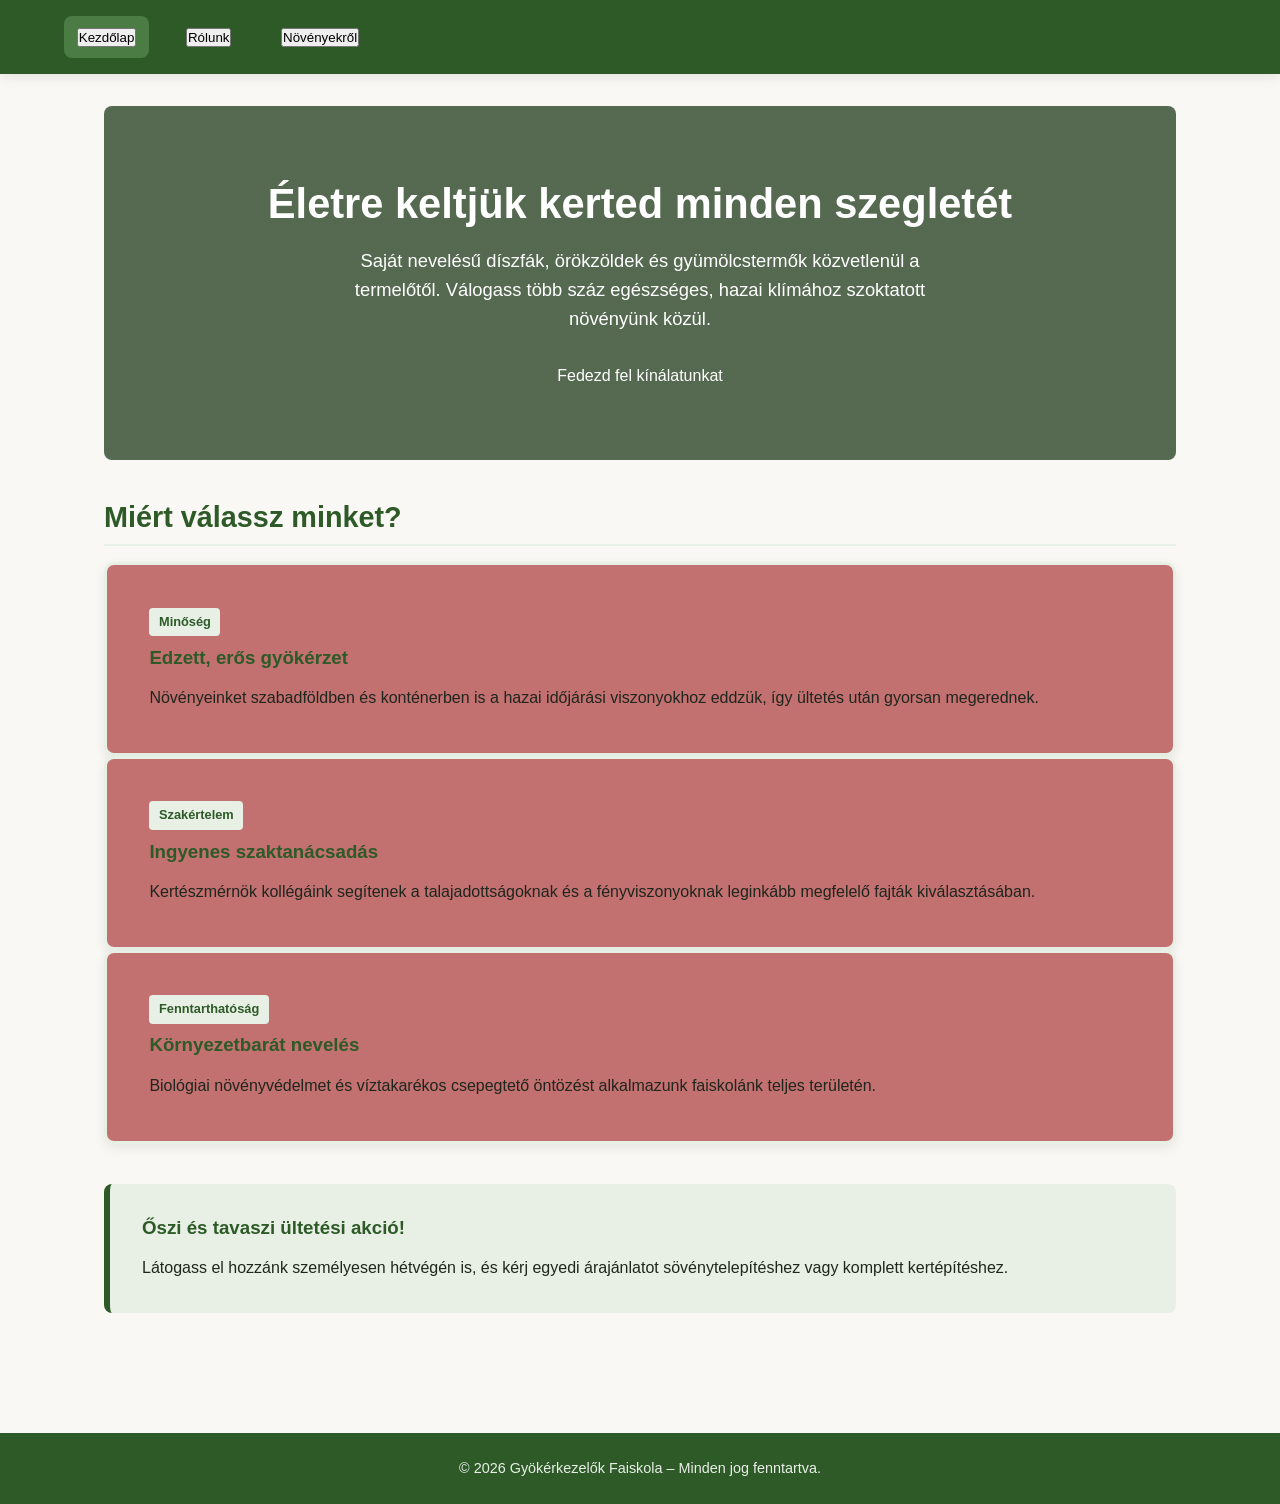
==== index.html @ 952e4341 "img" ====
<!DOCTYPE html>
<html lang="hu">
<head>
    <meta charset="UTF-8">
    <meta name="viewport" content="width=device-width, initial-scale=1.0">
    <link rel="stylesheet" href="css/styles.css">
    <title>Gyökérkezelők | Kezdőlap</title>
</head>
<body>
    <header>
<nav class="navbar" aria-label="Fő navigáció">
<!-- <img src="logo.png" class="logo" alt="logo"> -->
<ul class="nav-links">
        <a href="index.html" class="active"><button>Kezdőlap</button></a>
        <a href="rolunk.html"><button>Rólunk</button></a>
        <a href="novenyekrol.html"><button>Növényekről</button></a>
</ul>
</nav>
    </header>
<main>
    <section class="hero"> 
      <h1>Életre keltjük kerted minden szegletét</h1>
      <p>Saját nevelésű díszfák, örökzöldek és gyümölcstermők közvetlenül a termelőtől. Válogass több száz egészséges, hazai klímához szoktatott növényünk közül.</p>
      <a href="novenyek.html" class="btn">Fedezd fel kínálatunkat</a>
    </section>

    <section>
      <h2>Miért válassz minket?</h2>
      <div class="grid-container">
        <article class="card">
          <div class="card-content">
            <span class="card-tag">Minőség</span>
            <h3>Edzett, erős gyökérzet</h3>
            <p>Növényeinket szabadföldben és konténerben is a hazai időjárási viszonyokhoz eddzük, így ültetés után gyorsan megerednek.</p>
          </div>
        </article>

        <article class="card"> 
          <div class="card-content">
            <span class="card-tag">Szakértelem</span>
            <h3>Ingyenes szaktanácsadás</h3>
            <p>Kertészmérnök kollégáink segítenek a talajadottságoknak és a fényviszonyoknak leginkább megfelelő fajták kiválasztásában.</p>
          </div>
        </article>

        <article class="card">
          <div class="card-content">
            <span class="card-tag">Fenntarthatóság</span>
            <h3>Környezetbarát nevelés</h3>
            <p>Biológiai növényvédelmet és víztakarékos csepegtető öntözést alkalmazunk faiskolánk teljes területén.</p>
          </div>
        </article>
      </div>
    </section>

    <aside class="info-banner">
      <h3> Őszi és tavaszi ültetési akció!</h3>
      <p>Látogass el hozzánk személyesen hétvégén is, és kérj egyedi árajánlatot sövénytelepítéshez vagy komplett kertépítéshez.</p>
    </aside>
  </main>

  <footer>
    <p>&copy; 2026 Gyökérkezelők Faiskola – Minden jog fenntartva.</p>

    
</body>
</html>
---- css/styles.css ----
:root {
    --primary-green: #2d5a27;
    --secondary-green: #4a7c44;
    --light-green: #e8f0e6;
    --accent-brown: #8b5a2b;
    --cream-bg: #faf8f5;
    --text-dark: #1e261d;
    --text-light: #ffffff;
    --shadow: 0 4px 12px rgba(0, 0, 0, 0.08);
    --radius: 8px;
}

* {
    box-sizing: border-box;
    margin: 0;
    padding: 0;
}

body {
    font-family: ‘Segoe UI’, Roboto, Helvetica, Arial, sans-serif;
    background-color: var(--cream-bg);
    color: var(--text-dark);
    line-height: 1.6;
    display: flex;
    flex-direction: column;
    min-height: 100vh;
}

img {
    max-width: 110%;
    height: auto;
    display: block;
}

a {
    text-decoration: none;
    color: inherit;
    text-align: center;
    
}

/* === FEJLÉC ÉS NAVIGÁCIÓ === */
header {
    background-color: var(--primary-green);
    color: var(--text-light);
    padding: 1rem 5%;
    position: sticky;
    top: 0;
    z-index: 1000;
    box-shadow: var(--shadow);
}

.navbar {
    display: flex;
    justify-content: space-between;
    align-items: center;
    max-width: 1200px;
    margin: 0 auto;
}

.logo {
    font-size: 1.5rem;
    font-weight: 700;
    letter-spacing: 0.5px;
    display: flex;
    align-items: center;
    gap: 0.5rem;
}

.nav-links {
    list-style: none;
    display: flex;
    gap: 1.5rem;
}

.nav-links a {
    padding: 0.5rem 0.8rem;
    border-radius: var(--radius);
    font-weight: 500;
    transition: background-color 0.3s ease;
}

.nav-links a:hover,
.nav-links a.active {
    background-color: var(--secondary-green);
}

/* === FŐ TARTALMI TERÜLET === */
main {
    flex: 1;
    max-width: 1200px;
    width: 100%;
    margin: 0 auto;
    padding: 2rem 5%;
}

h1,
h2,
h3 {
    color: var(--primary-green);
    margin-bottom: 1rem;
    line-height: 1.25;
}

h1 {
    font-size: 2.2rem;
}

h2 {
    font-size: 1.8rem;
    border-bottom: 2px solid var(--light-green);
    padding-bottom: 0.5rem;
    margin-top: 2rem;
}

btn {
    display: inline-block;
    background-color: var(--accent-brown);
    color: var(--text-light);
    padding: 0.75rem 1.5rem;
    border-radius: var(--radius);
    font-weight: 600;
    border: none;
    cursor: pointer;
    transition: background-color 0.3s ease, transform 0.2s ease;
}

.btn:hover {
    background-color: #6f4620;
    transform: translateY(-2px);
}

/* === HERO SZEKCIÓ (FŐOLDAL) === */
.hero {
    background: linear-gradient(rgba(30, 58, 27, 0.75), rgba(30, 58, 27, 0.75)),
        url(‘https://unsplash.com’) center/cover no-repeat;
    color: var(--text-light);
    padding: 4.5rem 2rem;
    border-radius: var(--radius);
    text-align: center;
    margin-bottom: 2.5rem;
}

.hero h1 {
    color: var(--text-light);
    font-size: 2.6rem;
    margin-bottom: 1rem;
}

.hero p {
    font-size: 1.15rem;
    max-width: 650px;
    margin: 0 auto 1.8rem auto;
}

grid-container {
display: grid;
grid-template-columns: repeat(3, 1fr);
gap: 1.8rem;
margin-top: 1.5rem;
}

.card {
background-color: #c27070;
border-radius: var(--radius);
overflow: hidden;
box-shadow: var(--shadow);
border: 3px solid var(--light-green);
display: flex;
flex-direction: column;
border-radius: 10px;
padding: 20px;
}

.card img {
width: 25%;
height: 220px;
object-fit: cover;

}

.card-content {
padding: 1.4rem;
flex: 1;
display: flex;
flex-direction: column;
}

.card-tag {
display: inline-block;
background-color: var(--light-green);
color: var(--primary-green);
font-size: 0.8rem;
font-weight: 700;
padding: 0.25rem 0.6rem;
border-radius: 4px;
margin-bottom: 0.6rem;
align-self: flex-start;
}

.card-price {
margin-top: auto;
padding-top: 1rem;
font-weight: 700;
color: var(--accent-brown);
font-size: 1.1rem;
}

/* === KIEMELT INFORMÁCIÓS DOBOZ === */
.info-banner {
background-color: var(--light-green);
padding: 2rem;
border-radius: var(--radius);
border-left: 6px solid var(--primary-green);
margin: 2.5rem 0;
}

/* === KAPCSOLATI ŰRLAP (RÓLUNK OLDAL) === */
.contact-wrapper {
display: grid;
grid-template-columns: 1fr 1fr;
gap: 2.5rem;
margin-top: 1.5rem;
}

.contact-form {
background-color: #ffffff;
padding: 2rem;
border-radius: var(--radius);
box-shadow: var(--shadow);
}

.form-group {
margin-bottom: 1.2rem;
}

.form-group label {
display: block;
font-weight: 600;
margin-bottom: 0.4rem;
color: var(--primary-green);
}

.form-group input,
.form-group select,
.form-group textarea {
width: 100%;
padding: 0.7rem;
border: 1px solid #cbd5cb;
border-radius: 6px;
font-family: inherit;
font-size: 1rem;
}

.form-group input:focus,
.form-group select:focus,
.form-group textarea:focus {
outline: none;
border-color: var(--primary-green);
}

/* === LÁBLÉC === */
footer {
background-color: var(--primary-green);
color: var(--text-light);
text-align: center;
padding: 1.5rem 5%;
margin-top: 3rem;
}

footer p {
font-size: 0.9rem;
opacity: 0.9;
}


@media (max-width: 900px) {
.grid-container {
grid-template-columns: repeat(2, 1fr);
}
}

@media (max-width: 650px) {
.navbar {
flex-direction: column;
gap: 1rem;
}

.nav-links {
gap: 0.8rem;
}

.hero h1 {
font-size: 1.9rem;
}

.grid-container,
.contact-wrapper {
grid-template-columns: 1fr;
}
}
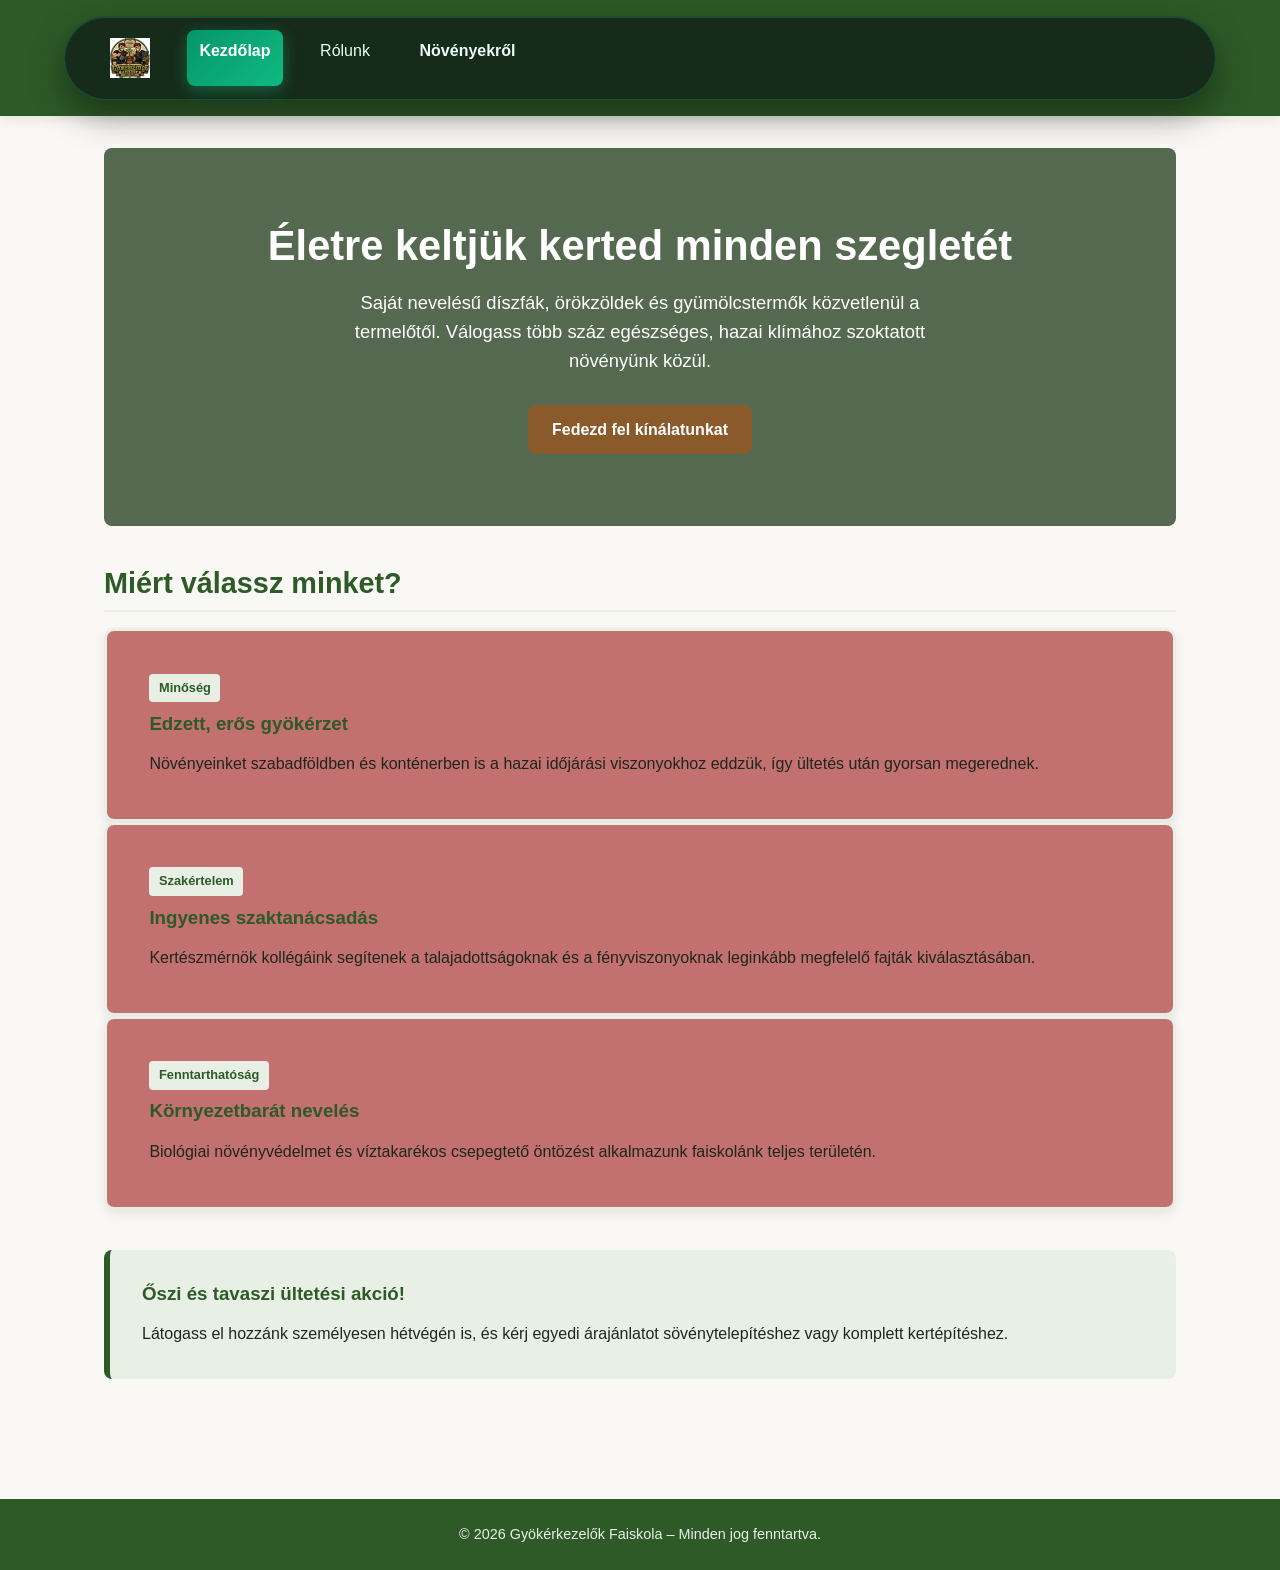
==== commit d33f417d: "css extrs" ====
--- a/index.html
+++ b/index.html
@@ -1,26 +1,33 @@
 <!DOCTYPE html>
 <html lang="hu">
+
 <head>
-    <meta charset="UTF-8">
-    <meta name="viewport" content="width=device-width, initial-scale=1.0">
-    <link rel="stylesheet" href="css/styles.css">
-    <title>Gyökérkezelők | Kezdőlap</title>
+  <meta charset="UTF-8">
+  <meta name="viewport" content="width=device-width, initial-scale=1.0">
+  <link rel="stylesheet" href="css/styles.css">
+  <title>Gyökérkezelők | Kezdőlap</title>
 </head>
+
 <body>
-    <header>
-<nav class="navbar" aria-label="Fő navigáció">
-<!-- <img src="logo.png" class="logo" alt="logo"> -->
-<ul class="nav-links">
-        <a href="index.html" class="active"><button>Kezdőlap</button></a>
-        <a href="rolunk.html"><button>Rólunk</button></a>
-        <a href="novenyekrol.html"><button>Növényekről</button></a>
-</ul>
-</nav>
-    </header>
-<main>
-    <section class="hero"> 
+  <header>
+    <nav class="navbar" aria-label="Fő navigáció">
+      <ul class="nav-links">
+        <a href="index.html" class="logo">
+          <img src="logo.png" alt="logo">
+        </a>
+        <a href="index.html" class="active"><strong>Kezdőlap</strong></a>
+        <a href="rolunk.html">
+          <bustrongtton>Rólunk</strong>
+        </a>
+        <a href="novenyekrol.html"><strong>Növényekről</strong></a>
+      </ul>
+    </nav>
+  </header>
+  <main>
+    <section class="hero">
       <h1>Életre keltjük kerted minden szegletét</h1>
-      <p>Saját nevelésű díszfák, örökzöldek és gyümölcstermők közvetlenül a termelőtől. Válogass több száz egészséges, hazai klímához szoktatott növényünk közül.</p>
+      <p>Saját nevelésű díszfák, örökzöldek és gyümölcstermők közvetlenül a termelőtől. Válogass több száz egészséges,
+        hazai klímához szoktatott növényünk közül.</p>
       <a href="novenyek.html" class="btn">Fedezd fel kínálatunkat</a>
     </section>
 
@@ -31,15 +38,17 @@
           <div class="card-content">
             <span class="card-tag">Minőség</span>
             <h3>Edzett, erős gyökérzet</h3>
-            <p>Növényeinket szabadföldben és konténerben is a hazai időjárási viszonyokhoz eddzük, így ültetés után gyorsan megerednek.</p>
+            <p>Növényeinket szabadföldben és konténerben is a hazai időjárási viszonyokhoz eddzük, így ültetés után
+              gyorsan megerednek.</p>
           </div>
         </article>
 
-        <article class="card"> 
+        <article class="card">
           <div class="card-content">
             <span class="card-tag">Szakértelem</span>
             <h3>Ingyenes szaktanácsadás</h3>
-            <p>Kertészmérnök kollégáink segítenek a talajadottságoknak és a fényviszonyoknak leginkább megfelelő fajták kiválasztásában.</p>
+            <p>Kertészmérnök kollégáink segítenek a talajadottságoknak és a fényviszonyoknak leginkább megfelelő fajták
+              kiválasztásában.</p>
           </div>
         </article>
 
@@ -55,13 +64,15 @@
 
     <aside class="info-banner">
       <h3> Őszi és tavaszi ültetési akció!</h3>
-      <p>Látogass el hozzánk személyesen hétvégén is, és kérj egyedi árajánlatot sövénytelepítéshez vagy komplett kertépítéshez.</p>
+      <p>Látogass el hozzánk személyesen hétvégén is, és kérj egyedi árajánlatot sövénytelepítéshez vagy komplett
+        kertépítéshez.</p>
     </aside>
   </main>
 
   <footer>
     <p>&copy; 2026 Gyökérkezelők Faiskola – Minden jog fenntartva.</p>
 
-    
+
 </body>
+
 </html>
--- a/css/styles.css
+++ b/css/styles.css
@@ -56,6 +56,17 @@
     align-items: center;
     max-width: 1200px;
     margin: 0 auto;
+    padding: 0.8rem 2rem;
+    background: rgba(15, 28, 22, 0.75);
+    backdrop-filter: blur(16px);
+    -webkit-backdrop-filter: blur(16px);
+    border: 1px solid rgba(16, 185, 129, 0.25);
+    border-radius: 100px;
+    box-shadow: 0 15px 35px rgba(0, 0, 0, 0.4), inset 0 1px 0 rgba(255, 255, 255, 0.1);
+    position: sticky;
+    top: 20px;
+    z-index: 1000;
+    transition: all 0.4s cubic-bezier(0.16, 1, 0.3, 1);
 }
 
 .logo {
@@ -65,6 +76,11 @@
     display: flex;
     align-items: center;
     gap: 0.5rem;
+    text-decoration: none;
+    background: linear-gradient(135deg, #ffffff 0%, #34d399 100%);
+    -webkit-background-clip: text;
+    -webkit-text-fill-color: transparent;
+    transition: transform 0.3s ease;
 }
 
 .nav-links {
@@ -78,11 +94,25 @@
     border-radius: var(--radius);
     font-weight: 500;
     transition: background-color 0.3s ease;
-}
-
-.nav-links a:hover,
+    position: relative;
+    display: inline-block;
+    color: #ecfdf5;
+    text-decoration: none;
+    overflow: hidden;
+    transition: all 0.3s cubic-bezier(0.25, 0.8, 0.25, 1);
+}
+
+.nav-links a:hover {
+    background-color: var(--secondary-green);
+    color: #ffffff;
+    transform: translateY(-2px);
+    box-shadow: 0 5px 15px rgba(16, 185, 129, 0.25);
+}
 .nav-links a.active {
     background-color: var(--secondary-green);
+    background: linear-gradient(135deg, #059669, #10b981);
+    color: #ffffff;
+    box-shadow: 0 4px 15px rgba(16, 185, 129, 0.4);
 }
 
 /* === FŐ TARTALMI TERÜLET === */
@@ -113,7 +143,7 @@
     margin-top: 2rem;
 }
 
-btn {
+.btn {
     display: inline-block;
     background-color: var(--accent-brown);
     color: var(--text-light);
@@ -299,3 +329,36 @@
 grid-template-columns: 1fr;
 }
 }
+.navbar:hover {
+    border-color: rgba(16, 185, 129, 0.5);
+    box-shadow: 0 20px 40px rgba(0, 0, 0, 0.5), 0 0 25px rgba(16, 185, 129, 0.15);
+}
+
+.logo:hover {
+    transform: scale(1.04);
+}
+
+.nav-links a::before {
+    content: "";
+    position: absolute;
+    top: 0;
+    left: -100%;
+    width: 100%;
+    height: 100%;
+    background: linear-gradient(120deg, transparent, rgba(52, 211, 153, 0.4), transparent);
+    transition: all 0.6s ease;
+}
+
+.nav-links a:hover::before {
+    left: 100%;
+}
+.logo img {
+    height: 40px;
+    width: auto;
+    display: block;
+    transition: transform 0.3s ease, filter 0.3s ease;
+}
+
+.logo:hover img {
+    filter: drop-shadow(0 0 8px rgba(52, 211, 153, 0.6));
+}
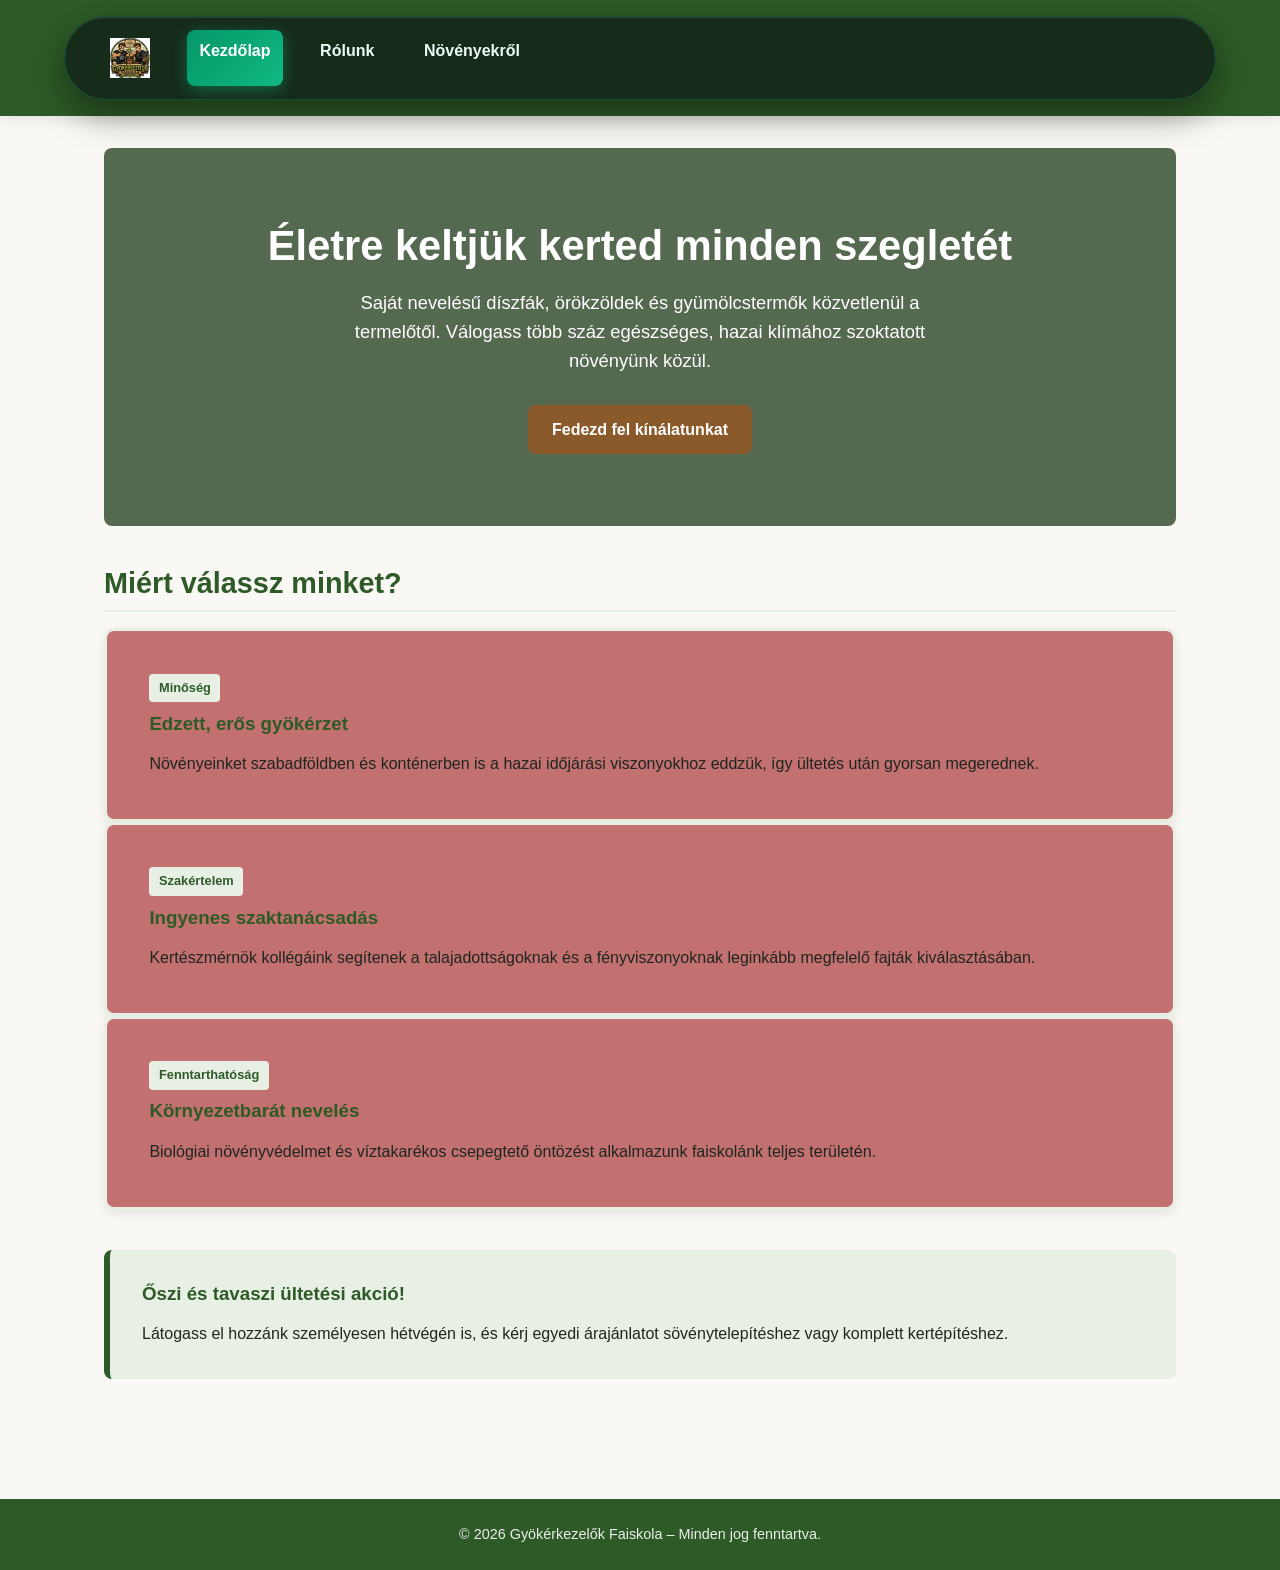
==== commit 878ca4fd: "gomb" ====
--- a/index.html
+++ b/index.html
@@ -17,9 +17,9 @@
         </a>
         <a href="index.html" class="active"><strong>Kezdőlap</strong></a>
         <a href="rolunk.html">
-          <bustrongtton>Rólunk</strong>
+          <strong>Rólunk</strong>
         </a>
-        <a href="novenyekrol.html"><strong>Növényekről</strong></a>
+        <a href="novenyekrol.html" ><strong>Növényekről</strong></a>
       </ul>
     </nav>
   </header>
@@ -28,7 +28,7 @@
       <h1>Életre keltjük kerted minden szegletét</h1>
       <p>Saját nevelésű díszfák, örökzöldek és gyümölcstermők közvetlenül a termelőtől. Válogass több száz egészséges,
         hazai klímához szoktatott növényünk közül.</p>
-      <a href="novenyek.html" class="btn">Fedezd fel kínálatunkat</a>
+      <a href="novenyekrol.html" class="btn">Fedezd fel kínálatunkat</a>
     </section>
 
     <section>
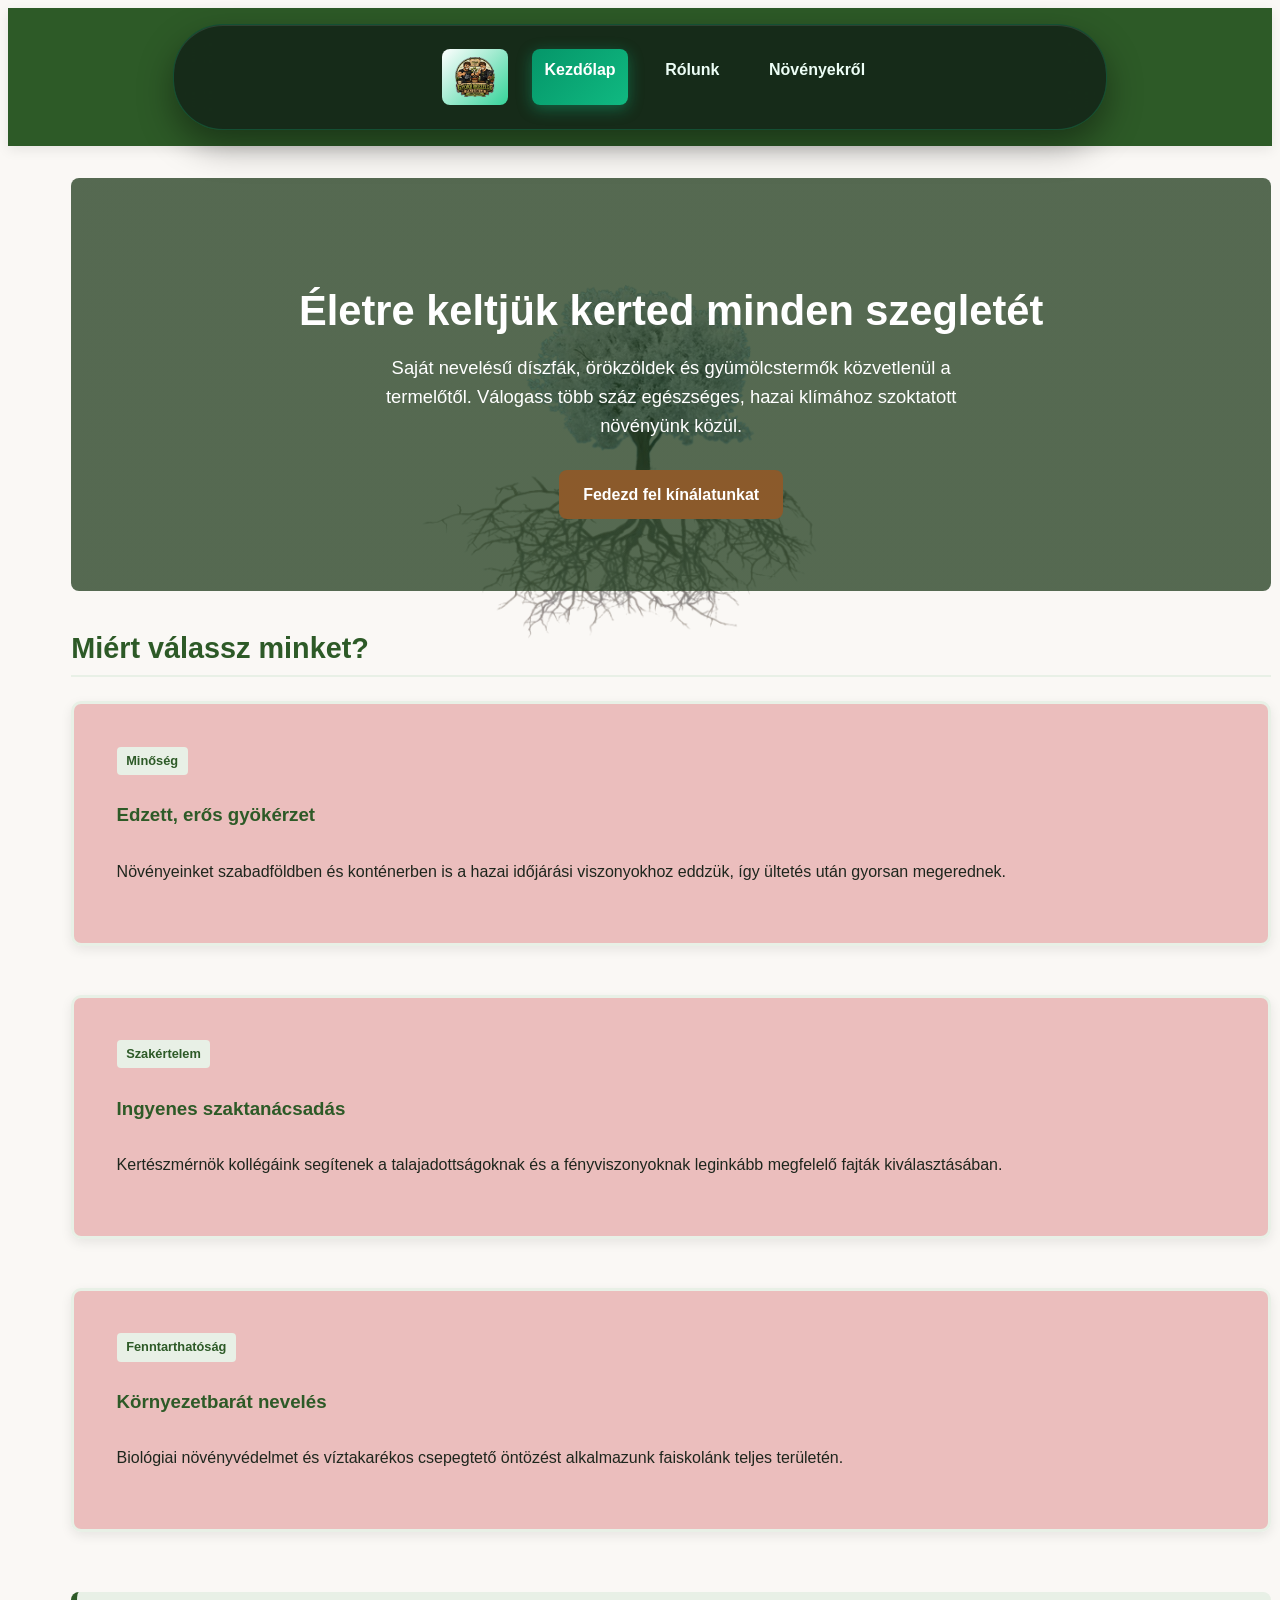
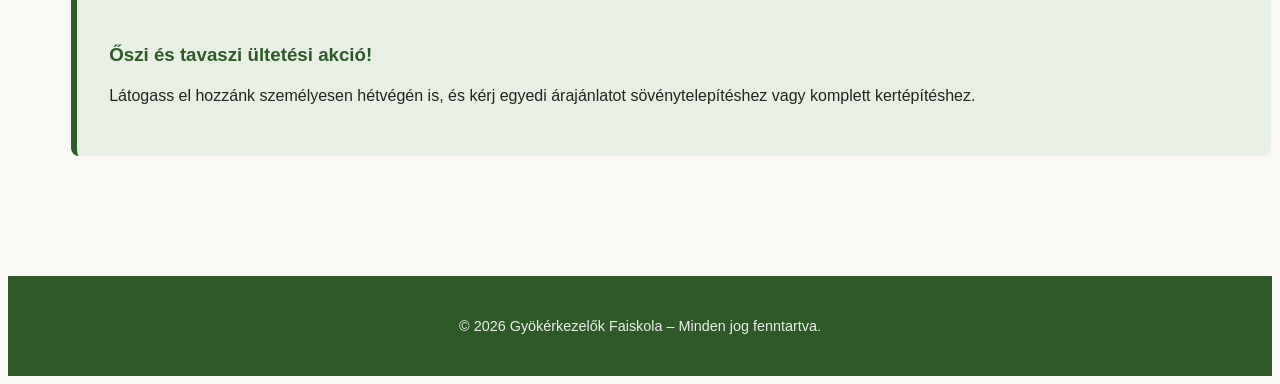
==== commit 1ebc4505: "kartyak" ====
--- a/index.html
+++ b/index.html
@@ -70,6 +70,73 @@
   </main>
 
   <footer>
+   
+<!-- Bal oldali kertész kártya -->
+<div class="kertesz-kartya-kontener bal-szel" onclick="this.classList.toggle('megforditva')">
+  <div class="kertesz-kartya-belso">
+    <div class="kertesz-kartya-elolap">
+      <img src="buly.png" alt="Bulyáki Bence kertész">
+      <span class="kattints-jelveny">Kattints a profilhoz ↻</span>
+    </div>
+    <div class="kertesz-kartya-hatlap">
+      <h3>Bulyáki Bence</h3>
+      <p class="titulus">Okleveles kertészmérnök</p>
+      <p class="leiras">15 év tapasztalat díszfák és gyümölcstermők nevelésében. A legkeményebb talaj sem akadály.</p>
+
+      <!-- Statisztikák a kártya alján -->
+      <div class="kertesz-statok">
+        <div class="stat-sor">
+          <div class="stat-fejlec"><span>Strength (Ásás)</span><span>10 / 10</span></div>
+          <div class="stat-csik"><div class="stat-toltes" style="width: 100%;"></div></div>
+        </div>
+        <div class="stat-sor">
+          <div class="stat-fejlec"><span>Metszés</span><span>9 / 10</span></div>
+          <div class="stat-csik"><div class="stat-toltes" style="width: 90%;"></div></div>
+        </div>
+        <div class="stat-sor">
+          <div class="stat-fejlec"><span>Növényismeret</span><span>8 / 10</span></div>
+          <div class="stat-csik"><div class="stat-toltes" style="width: 80%;"></div></div>
+        </div>
+      </div>
+
+      <span class="vissza-jelveny">Vissza a képre ↺</span>
+    </div>
+  </div>
+</div>
+
+<!-- Jobb oldali kertész kártya -->
+<div class="kertesz-kartya-kontener jobb-szel" onclick="this.classList.toggle('megforditva')">
+  <div class="kertesz-kartya-belso">
+    <div class="kertesz-kartya-elolap">
+      <img src="nimics.png" alt="Guláys Nimnród kertész">
+      <span class="kattints-jelveny">Kattints a profilhoz ↻</span>
+    </div>
+    <div class="kertesz-kartya-hatlap">
+      <h3>NaGulyás Nimr</h3>
+      <p class="titulus">Dísznövény szakértő</p>
+      <p class="leiras">Örökzöldek és évelő kertek tervezésével foglalkozom. Minden elültetett magja életre kel.</p>
+
+      <!-- Statisztikák a kártya alján -->
+      <div class="kertesz-statok">
+        <div class="stat-sor">
+          <div class="stat-fejlec"><span>Strength (Ásás)</span><span>7 / 10</span></div>
+          <div class="stat-csik"><div class="stat-toltes" style="width: 70%;"></div></div>
+        </div>
+        <div class="stat-sor">
+          <div class="stat-fejlec"><span>Zöldujj</span><span>10 / 10</span></div>
+          <div class="stat-csik"><div class="stat-toltes" style="width: 100%;"></div></div>
+        </div>
+        <div class="stat-sor">
+          <div class="stat-fejlec"><span>Kerttervezés</span><span>9 / 10</span></div>
+          <div class="stat-csik"><div class="stat-toltes" style="width: 90%;"></div></div>
+        </div>
+      </div>
+
+      <span class="vissza-jelveny">Vissza a képre ↺</span>
+    </div>
+  </div>
+</div>
+
     <p>&copy; 2026 Gyökérkezelők Faiskola – Minden jog fenntartva.</p>
 
 
--- a/css/styles.css
+++ b/css/styles.css
@@ -10,13 +10,16 @@
     --radius: 8px;
 }
 
-* {
-    box-sizing: border-box;
-    margin: 0;
-    padding: 0;
-}
-
+
+
+ 
 body {
+    background-image: url('../kepek/fejlec-removebg-preview.png');
+    background-repeat: no-repeat;
+    background-position: center center;
+    background-size: 30%;
+    background-attachment: fixed;
+    background-size: 500px;
     font-family: ‘Segoe UI’, Roboto, Helvetica, Arial, sans-serif;
     background-color: var(--cream-bg);
     color: var(--text-dark);
@@ -52,16 +55,17 @@
 
 .navbar {
     display: flex;
-    justify-content: space-between;
+    justify-content: center;
     align-items: center;
-    max-width: 1200px;
+    max-width: 900px;
+    gap: 1.5rem;
     margin: 0 auto;
-    padding: 0.8rem 2rem;
+    padding: 0.5rem 1rem;
     background: rgba(15, 28, 22, 0.75);
     backdrop-filter: blur(16px);
     -webkit-backdrop-filter: blur(16px);
     border: 1px solid rgba(16, 185, 129, 0.25);
-    border-radius: 100px;
+    border-radius: 50px;
     box-shadow: 0 15px 35px rgba(0, 0, 0, 0.4), inset 0 1px 0 rgba(255, 255, 255, 0.1);
     position: sticky;
     top: 20px;
@@ -70,6 +74,7 @@
 }
 
 .logo {
+    justify-content: left;
     font-size: 1.5rem;
     font-weight: 700;
     letter-spacing: 0.5px;
@@ -78,7 +83,6 @@
     gap: 0.5rem;
     text-decoration: none;
     background: linear-gradient(135deg, #ffffff 0%, #34d399 100%);
-    -webkit-background-clip: text;
     -webkit-text-fill-color: transparent;
     transition: transform 0.3s ease;
 }
@@ -127,6 +131,7 @@
 h1,
 h2,
 h3 {
+    font-weight: bold;
     color: var(--primary-green);
     margin-bottom: 1rem;
     line-height: 1.25;
@@ -183,31 +188,49 @@
     margin: 0 auto 1.8rem auto;
 }
 
-grid-container {
+.grid-container {
 display: grid;
-grid-template-columns: repeat(3, 1fr);
+grid-template-columns: repeat(1, 2fr);
 gap: 1.8rem;
 margin-top: 1.5rem;
 }
 
+
+
 .card {
-background-color: #c27070;
-border-radius: var(--radius);
+display: flex; 
+align-items: center;
+gap: 30px; 
+margin-bottom: 20px;
+background-color: rgba(224, 144, 144, 0.548);
+border-radius: 10px;
 overflow: hidden;
 box-shadow: var(--shadow);
 border: 3px solid var(--light-green);
 display: flex;
-flex-direction: column;
 border-radius: 10px;
 padding: 20px;
 }
 
+.kartya:nth-child(even) {
+  flex-direction: row-reverse;
+}
+
 .card img {
-width: 25%;
-height: 220px;
+width: 350px;
+height: 350px;
 object-fit: cover;
-
-}
+border-radius: 5px;
+flex-shrink: 0;    
+}
+.card.forditott, .card.forditott h3 {
+  flex-direction: row-reverse;
+
+}
+.card.forditott p{
+    text-align: left;
+}
+
 
 .card-content {
 padding: 1.4rem;
@@ -235,6 +258,18 @@
 color: var(--accent-brown);
 font-size: 1.1rem;
 }
+@media (max-width: 768px) {
+  .kartya, 
+  .kartya:nth-child(even) {
+    flex-direction: column;
+    text-align: center;
+  }
+
+  .kartya img {
+    width: 100%;
+    height: auto;
+  }
+}
 
 /* === KIEMELT INFORMÁCIÓS DOBOZ === */
 .info-banner {
@@ -254,7 +289,7 @@
 }
 
 .contact-form {
-background-color: #ffffff;
+background-color: #ffffffaf;
 padding: 2rem;
 border-radius: var(--radius);
 box-shadow: var(--shadow);
@@ -361,4 +396,129 @@
 
 .logo:hover img {
     filter: drop-shadow(0 0 8px rgba(52, 211, 153, 0.6));
-}+}
+/* Kártyák rögzítése a képernyő két szélén */
+.kertesz-kartya-kontener {
+  position: fixed;
+  top: 50%;
+  transform: translateY(-50%);
+  width: 210px;
+  height: 420px;
+  perspective: 1000px; /* 3D hatáshoz szükséges */
+  cursor: pointer;
+  z-index: 999;
+  font-family: sans-serif;
+}
+
+.bal-szel {
+  left: 20px;
+}
+
+.jobb-szel {
+  right: 20px;
+}
+
+/* A forgó belső rész */
+.kertesz-kartya-belso {
+  position: relative;
+  width: 100%;
+  height: 100%;
+  text-align: center;
+  transition: transform 0.6s cubic-bezier(0.4, 0.2, 0.2, 1);
+  transform-style: preserve-3d;
+  box-shadow: 0 8px 20px rgba(0, 0, 0, 0.15);
+  border-radius: 12px;
+}
+
+/* Kattintáskor megfordul */
+.kertesz-kartya-kontener.megforditva .kertesz-kartya-belso {
+  transform: rotateY(180deg);
+}
+
+/* Előlap és hátlap közös stílusa */
+.kertesz-kartya-elolap,
+.kertesz-kartya-hatlap {
+  position: absolute;
+  width: 100%;
+  height: 100%;
+  -webkit-backface-visibility: hidden;
+  backface-visibility: hidden;
+  border-radius: 12px;
+  overflow: hidden;
+  box-sizing: border-box;
+}
+
+/* Előlap: kép + kis felirat */
+.kertesz-kartya-elolap {
+  background-color: #46573b; /* Az oldalad zöld színe */
+}
+
+.kertesz-kartya-elolap img {
+  width: 100%;
+  height: 100%;
+  object-fit: cover;
+  display: block;
+}
+
+.kattints-jelveny {
+  position: absolute;
+  bottom: 10px;
+  left: 50%;
+  transform: translateX(-50%);
+  background-color: #7c4d25; /* A gombod barna színe */
+  color: #ffffff;
+  font-size: 12px;
+  padding: 5px 12px;
+  border-radius: 20px;
+  white-space: nowrap;
+  box-shadow: 0 2px 6px rgba(0,0,0,0.3);
+}
+
+/* Hátlap: profiladatok */
+.kertesz-kartya-hatlap {
+  background-color: #46573b; /* Az oldalad zöld színe */
+  color: #ffffff;
+  transform: rotateY(180deg);
+  padding: 20px 15px;
+  display: flex;
+  flex-direction: column;
+  justify-content: center;
+  align-items: center;
+  border: 2px solid #7c4d25;
+}
+
+.kertesz-kartya-hatlap h3 {
+  margin: 0 0 5px 0;
+  font-size: 18px;
+  color: #ffffff;
+}
+
+.kertesz-kartya-hatlap .titulus {
+  margin: 0 0 12px 0;
+  font-size: 12px;
+  font-weight: bold;
+  color: #e8c7b8; /* A kártyáid világos pasztell árnyalata */
+  text-transform: uppercase;
+  letter-spacing: 0.5px;
+}
+
+.kertesz-kartya-hatlap .leiras {
+  margin: 0;
+  font-size: 13px;
+  line-height: 1.45;
+  color: #f3f3ee;
+}
+
+.vissza-jelveny {
+  margin-top: auto;
+  font-size: 11px;
+  color: #e8c7b8;
+  opacity: 0.85;
+}
+
+/* Kisebb kijelzőkön (pl. laptop/mobil) elrejtjük, hogy ne takarja ki a szöveget */
+@media (max-width: 1280px) {
+  .kertesz-kartya-kontener {
+    display: none;
+  }
+}
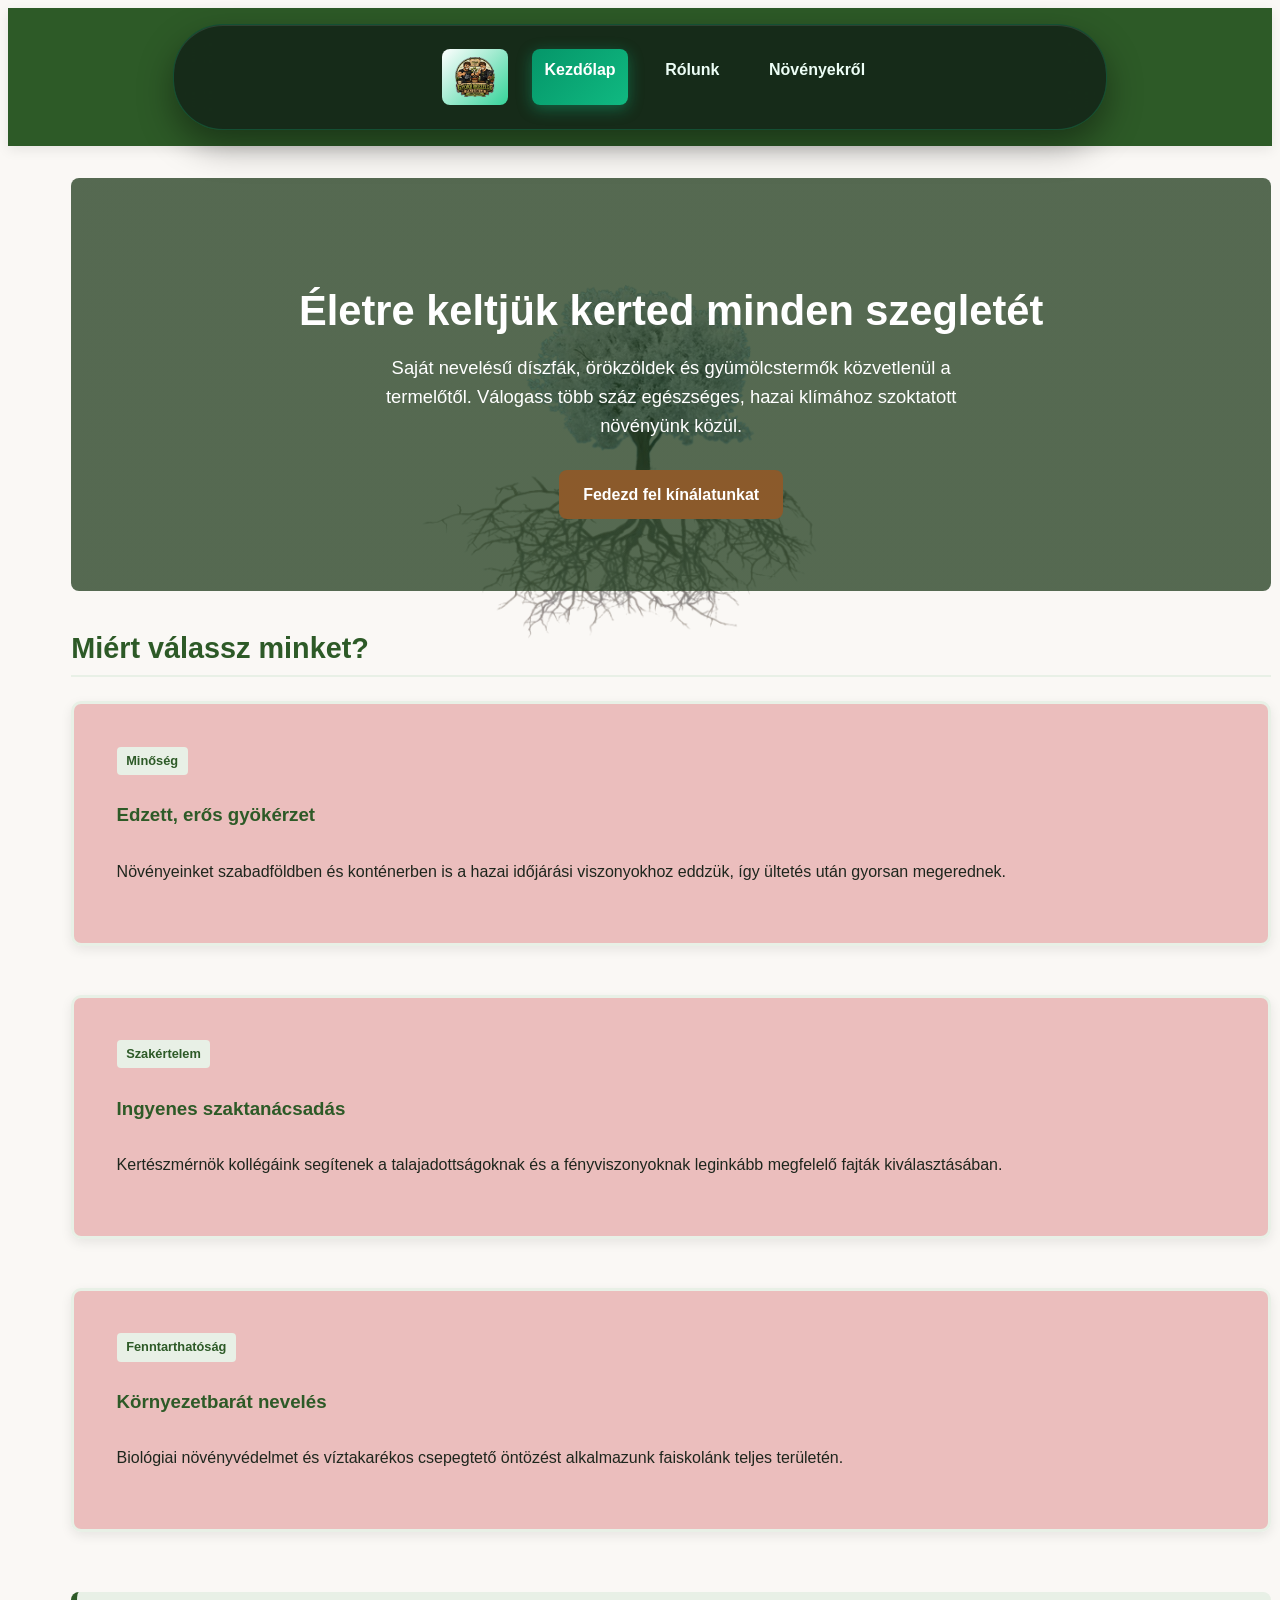
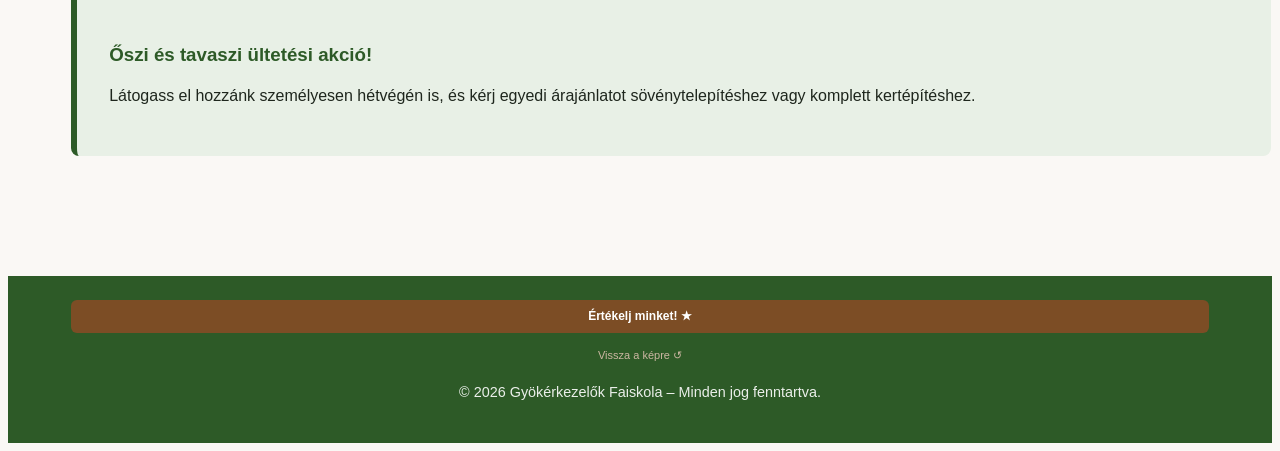
==== commit 5cd39a25: "pluszoldal" ====
--- a/index.html
+++ b/index.html
@@ -103,6 +103,10 @@
     </div>
   </div>
 </div>
+   <a href="ertekeles.html" class="ertekeles-link" onclick="event.stopPropagation()">Értékelj minket! ★</a>
+      <span class="vissza-jelveny">Vissza a képre ↺</span>
+    </div>
+  </div>
 
 <!-- Jobb oldali kertész kártya -->
 <div class="kertesz-kartya-kontener jobb-szel" onclick="this.classList.toggle('megforditva')">
--- a/css/styles.css
+++ b/css/styles.css
@@ -402,9 +402,9 @@
   position: fixed;
   top: 50%;
   transform: translateY(-50%);
-  width: 210px;
-  height: 420px;
-  perspective: 1000px; /* 3D hatáshoz szükséges */
+  width: 225px;
+  height: 440px;
+  perspective: 1000px;
   cursor: pointer;
   z-index: 999;
   font-family: sans-serif;
@@ -448,9 +448,9 @@
   box-sizing: border-box;
 }
 
-/* Előlap: kép + kis felirat */
+/* Előlap */
 .kertesz-kartya-elolap {
-  background-color: #46573b; /* Az oldalad zöld színe */
+  background-color: #46573b;
 }
 
 .kertesz-kartya-elolap img {
@@ -462,42 +462,41 @@
 
 .kattints-jelveny {
   position: absolute;
-  bottom: 10px;
+  bottom: 14px;
   left: 50%;
   transform: translateX(-50%);
-  background-color: #7c4d25; /* A gombod barna színe */
+  background-color: #7c4d25;
   color: #ffffff;
   font-size: 12px;
-  padding: 5px 12px;
+  padding: 6px 14px;
   border-radius: 20px;
   white-space: nowrap;
-  box-shadow: 0 2px 6px rgba(0,0,0,0.3);
-}
-
-/* Hátlap: profiladatok */
+  box-shadow: 0 2px 6px rgba(0, 0, 0, 0.3);
+}
+
+/* Hátlap */
 .kertesz-kartya-hatlap {
-  background-color: #46573b; /* Az oldalad zöld színe */
+  background-color: #46573b;
   color: #ffffff;
   transform: rotateY(180deg);
-  padding: 20px 15px;
+  padding: 22px 16px 16px 16px;
   display: flex;
   flex-direction: column;
-  justify-content: center;
   align-items: center;
   border: 2px solid #7c4d25;
 }
 
 .kertesz-kartya-hatlap h3 {
-  margin: 0 0 5px 0;
-  font-size: 18px;
+  margin: 0 0 4px 0;
+  font-size: 19px;
   color: #ffffff;
 }
 
 .kertesz-kartya-hatlap .titulus {
   margin: 0 0 12px 0;
-  font-size: 12px;
+  font-size: 11px;
   font-weight: bold;
-  color: #e8c7b8; /* A kártyáid világos pasztell árnyalata */
+  color: #e8c7b8;
   text-transform: uppercase;
   letter-spacing: 0.5px;
 }
@@ -509,16 +508,156 @@
   color: #f3f3ee;
 }
 
+/* Statisztikák blokk a kártya alján */
+.kertesz-statok {
+  width: 100%;
+  margin-top: auto; /* Ez tolja le a kártya aljára */
+  margin-bottom: 12px;
+  padding-top: 12px;
+  border-top: 1px solid rgba(232, 199, 184, 0.25);
+  display: flex;
+  flex-direction: column;
+  gap: 8px;
+}
+
+.stat-sor {
+  width: 100%;
+  text-align: left;
+}
+
+.stat-fejlec {
+  display: flex;
+  justify-content: space-between;
+  font-size: 11px;
+  font-weight: bold;
+  color: #e8c7b8;
+  margin-bottom: 3px;
+  text-transform: uppercase;
+  letter-spacing: 0.4px;
+}
+
+.stat-csik {
+  width: 100%;
+  height: 7px;
+  background-color: rgba(0, 0, 0, 0.3);
+  border-radius: 4px;
+  overflow: hidden;
+}
+
+.stat-toltes {
+  height: 100%;
+  background-color: #d99b66; /* Meleg aranybarna kiemelés */
+  border-radius: 4px;
+}
+
 .vissza-jelveny {
-  margin-top: auto;
   font-size: 11px;
   color: #e8c7b8;
   opacity: 0.85;
 }
 
-/* Kisebb kijelzőkön (pl. laptop/mobil) elrejtjük, hogy ne takarja ki a szöveget */
+/* Kisebb kijelzőkön elrejtjük */
 @media (max-width: 1280px) {
   .kertesz-kartya-kontener {
     display: none;
   }
 }
+/* Értékelj minket link a kártya hátlapján */
+.ertekeles-link {
+  display: inline-block;
+  width: 100%;
+  padding: 7px 0;
+  margin-bottom: 8px;
+  background-color: #7c4d25;
+  color: #ffffff;
+  text-decoration: none;
+  font-size: 12px;
+  font-weight: bold;
+  border-radius: 6px;
+  transition: background-color 0.2s ease;
+}
+
+.ertekeles-link:hover {
+  background-color: #965d2d;
+}
+
+/* Értékelés oldal (ertekeles.html) űrlap stílusa */
+.ertekeles-szekcio {
+  max-width: 600px;
+  margin: 40px auto;
+  padding: 30px;
+  background-color: #f3f3ee;
+  border-radius: 12px;
+  box-shadow: 0 6px 18px rgba(0, 0, 0, 0.08);
+  border-top: 5px solid #46573b;
+}
+
+.ertekeles-urlap {
+  display: flex;
+  flex-direction: column;
+  gap: 16px;
+  margin-top: 20px;
+}
+
+.urlap-csoport {
+  display: flex;
+  flex-direction: column;
+  text-align: left;
+  gap: 6px;
+}
+
+.urlap-csoport label {
+  font-weight: bold;
+  color: #46573b;
+  font-size: 14px;
+}
+
+.urlap-csoport input[type="text"],
+.urlap-csoport select,
+.urlap-csoport textarea {
+  padding: 10px 12px;
+  border: 1px solid #c5c9be;
+  border-radius: 6px;
+  font-size: 14px;
+  font-family: inherit;
+  background-color: #ffffff;
+}
+
+.csillag-valaszto {
+  display: flex;
+  flex-direction: column;
+  gap: 6px;
+  background-color: #ffffff;
+  padding: 10px 12px;
+  border-radius: 6px;
+  border: 1px solid #c5c9be;
+}
+
+.csillag-valaszto label {
+  font-weight: normal;
+  color: #333333;
+  cursor: pointer;
+}
+
+/* Visszajelző üzenet doboz */
+.visszajelzes-doboz {
+  margin-top: 25px;
+  padding: 25px;
+  background-color: #46573b;
+  color: #ffffff;
+  border-radius: 10px;
+  text-align: center;
+}
+
+.visszajelzes-doboz h3 {
+  margin-top: 0;
+  color: #e8c7b8;
+}
+
+.bekuldott-szoveg {
+  font-style: italic;
+  background-color: rgba(255, 255, 255, 0.1);
+  padding: 12px;
+  border-radius: 6px;
+  margin: 15px 0 20px 0;
+}
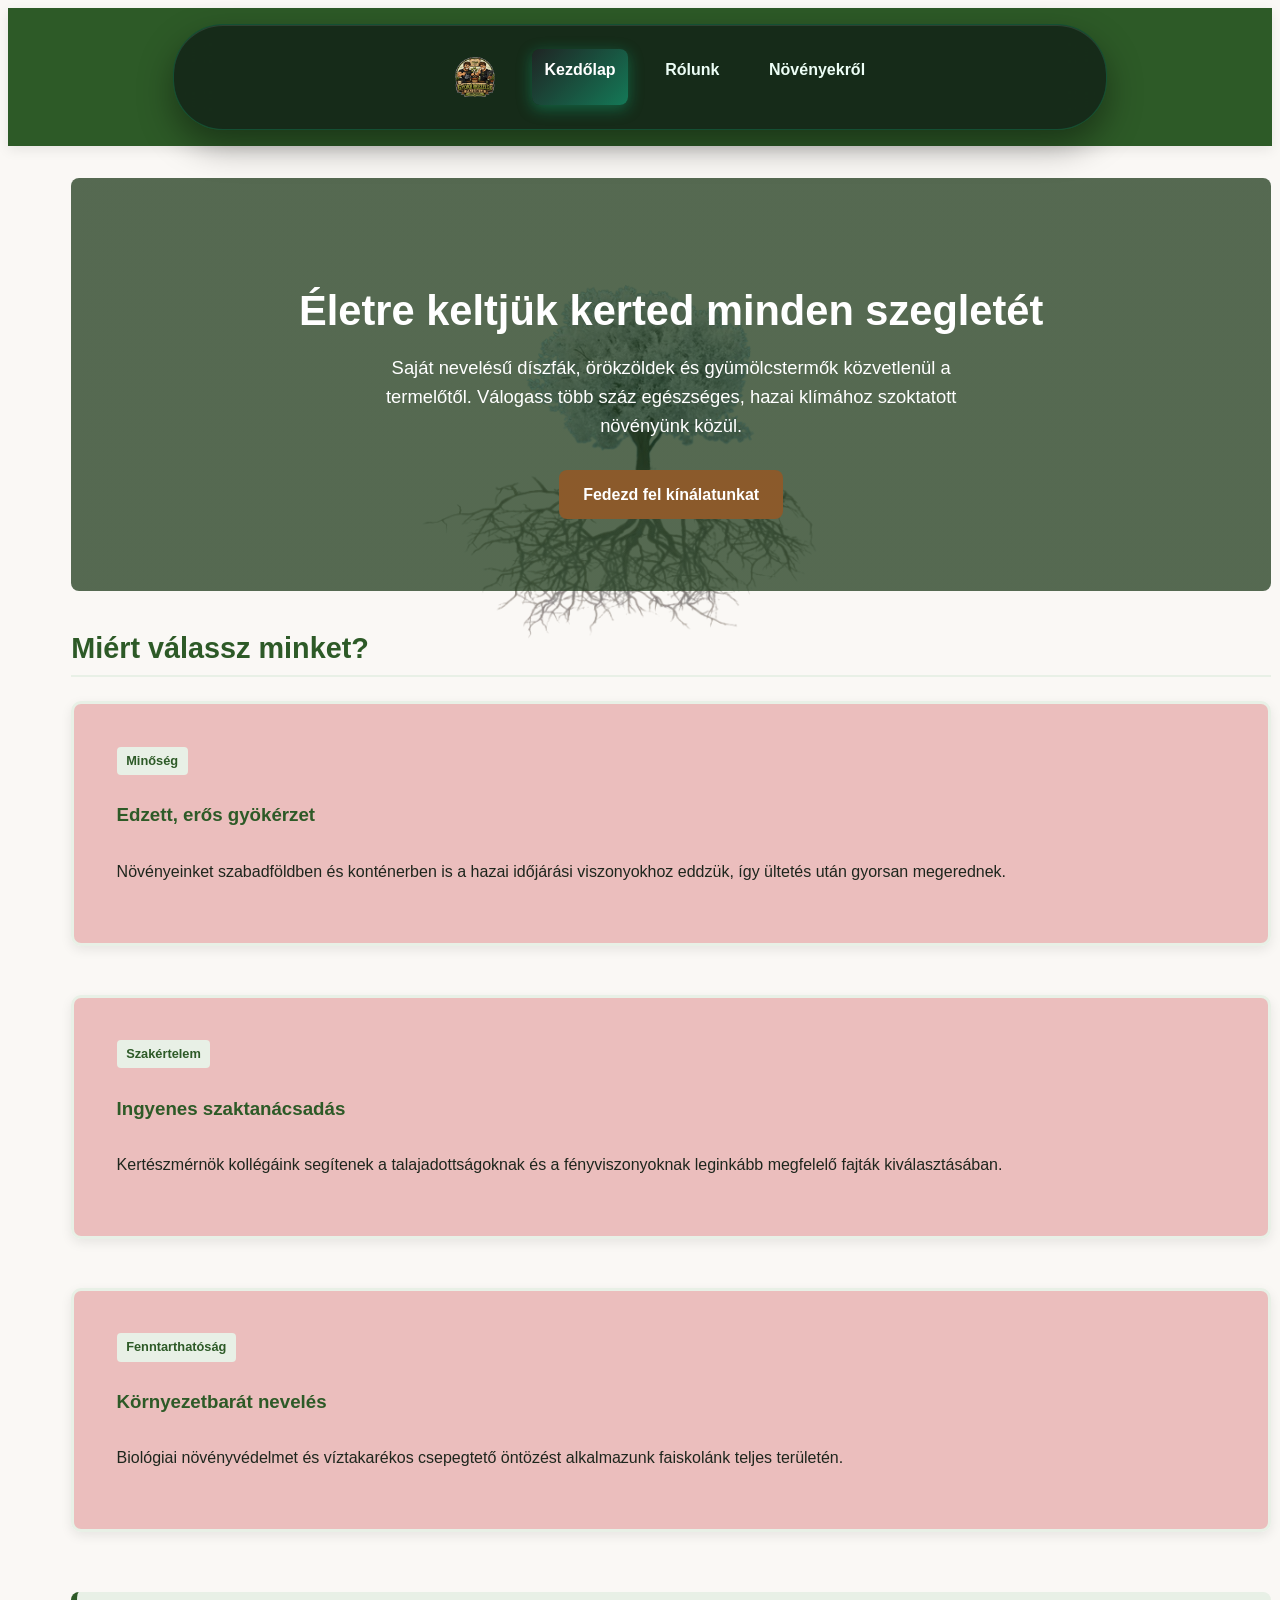
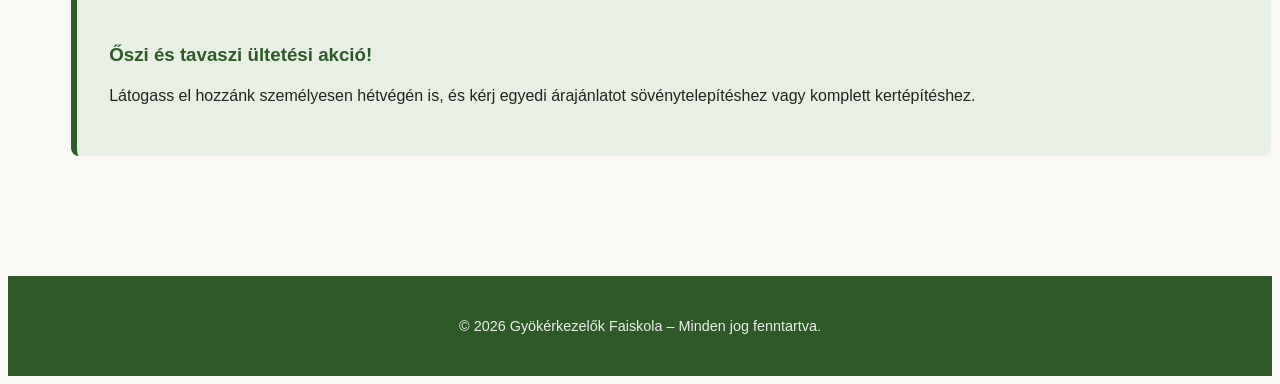
==== commit fdff79a7: "nav box, colors" ====
--- a/index.html
+++ b/index.html
@@ -103,10 +103,6 @@
     </div>
   </div>
 </div>
-   <a href="ertekeles.html" class="ertekeles-link" onclick="event.stopPropagation()">Értékelj minket! ★</a>
-      <span class="vissza-jelveny">Vissza a képre ↺</span>
-    </div>
-  </div>
 
 <!-- Jobb oldali kertész kártya -->
 <div class="kertesz-kartya-kontener jobb-szel" onclick="this.classList.toggle('megforditva')">
--- a/css/styles.css
+++ b/css/styles.css
@@ -82,7 +82,6 @@
     align-items: center;
     gap: 0.5rem;
     text-decoration: none;
-    background: linear-gradient(135deg, #ffffff 0%, #34d399 100%);
     -webkit-text-fill-color: transparent;
     transition: transform 0.3s ease;
 }
@@ -107,14 +106,14 @@
 }
 
 .nav-links a:hover {
-    background-color: var(--secondary-green);
+    background-color: rgb(8, 51, 8);
     color: #ffffff;
     transform: translateY(-2px);
     box-shadow: 0 5px 15px rgba(16, 185, 129, 0.25);
 }
 .nav-links a.active {
     background-color: var(--secondary-green);
-    background: linear-gradient(135deg, #059669, #10b981);
+    background: linear-gradient(135deg, #1f2524, #147957);
     color: #ffffff;
     box-shadow: 0 4px 15px rgba(16, 185, 129, 0.4);
 }
@@ -377,7 +376,7 @@
     content: "";
     position: absolute;
     top: 0;
-    left: -100%;
+    left: 100%;
     width: 100%;
     height: 100%;
     background: linear-gradient(120deg, transparent, rgba(52, 211, 153, 0.4), transparent);
